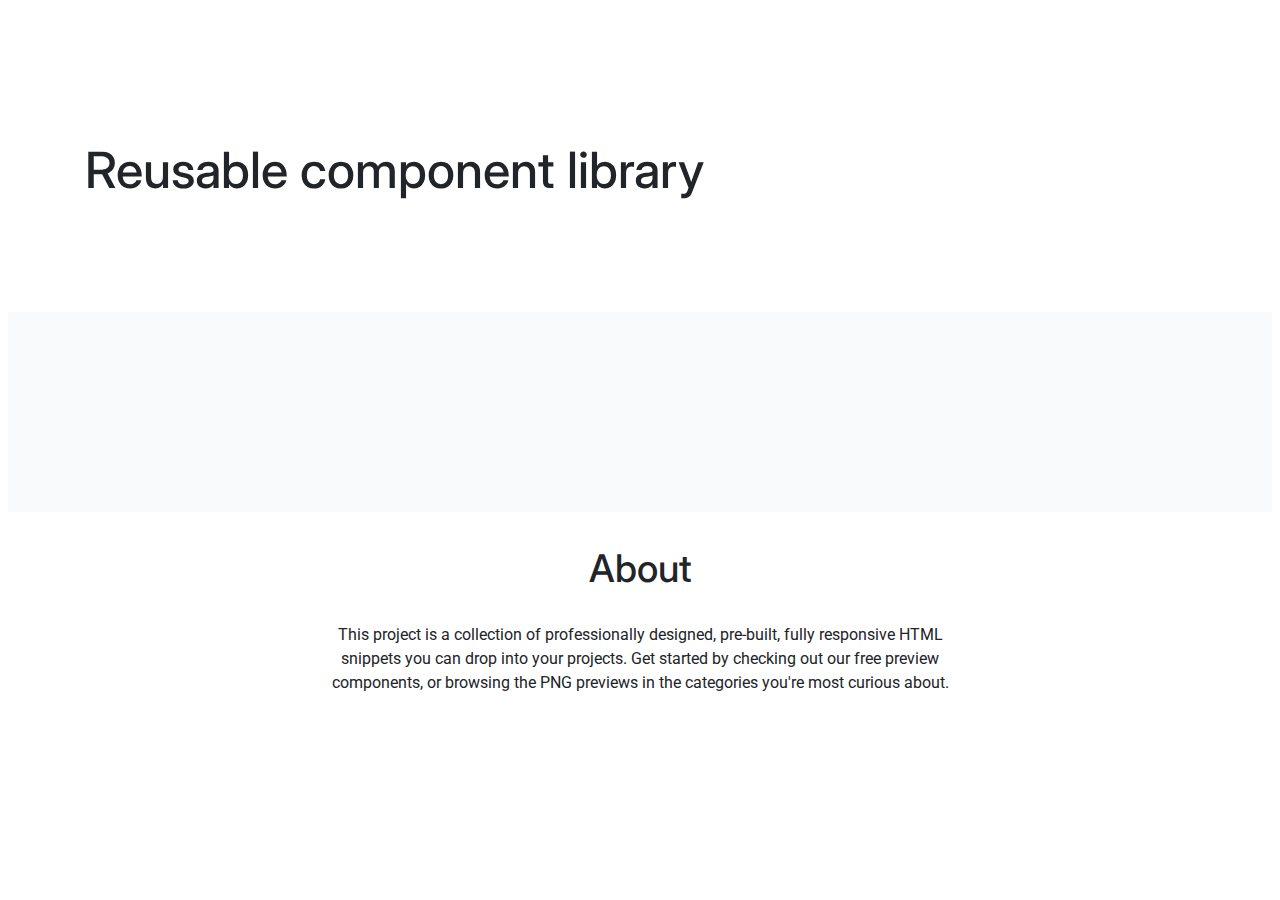
==== index.html @ fb921e89 "del" ====
<!DOCTYPE html>
<!-- Главная страница -->
<html lang="ru">
    <head>
        <link rel="stylesheet" href="./assets/css/main.css">
    </head>
    <body>
        <div class="page">
            <header class="header">
                <div class="container">
                    <h1 class="header__title">Reusable component library</h1>
                </div>
            </header>
            <main class="preview">
                <div class="container">
                    <section>
                        
                    </section>
                </div>
            </main>
            <footer class="footer">
                <div class="container">
                    <h2 class="footer__title">About</h2>
                    <div class="footer__description">
                        <p>This project is a collection of professionally designed, pre-built, fully responsive HTML snippets you can drop into your projects. Get started by checking out our free preview components, or browsing the PNG previews in the categories you're most curious about.</p>
                    </div>
                </div>
            </footer>
        </div>
    </body>
</html>
---- assets/css/main.css ----
@import 'normalize.css';
@import '../fonts/fonts.css';

@import url(../../components/page/page.css);
@import url(../../components/header/header.css);
@import url(../../components/preview/preview.css);
@import url(../../components/footer/footer.css);
@import url(../../components/container/container.css);
@import url(../../03-lection1/01-button/button.css);
@import '../fonts/fonts.css';
@import url(../../03-lection1/01-button/button.css);

:root {
    --white: #ffffff;
    --black: #212429;
    --pink: #F784AD;
    --purple: #7048E8;
    --blue: #4263EB;
    --red: #F03D3E;
    --grey-1: #F8F9FA;
    --grey-2: #DDE2E5;
    --grey-3: #ACB5BD;
    --grey-4: #495057;
    --button-color-primary-hover: #2342C0;
    --button-color-secondary-hover: #5028C6;
    --button-color-alternative-hover: #212429;

    --error: var(--red);
    --success: var(--blue);

    --primary: #4263EB;
    --primary-hover: var(--button-color-primary-hover);

    --secondary: var(--purple);
    --secondary-hover: var(--button-color-secondary-hover);

    --alternative: var(--);
    --alternative-hover: var(--button-color-alternative-hover);
}

 * {
    font-family: 'Roboto', sans-serif;
}
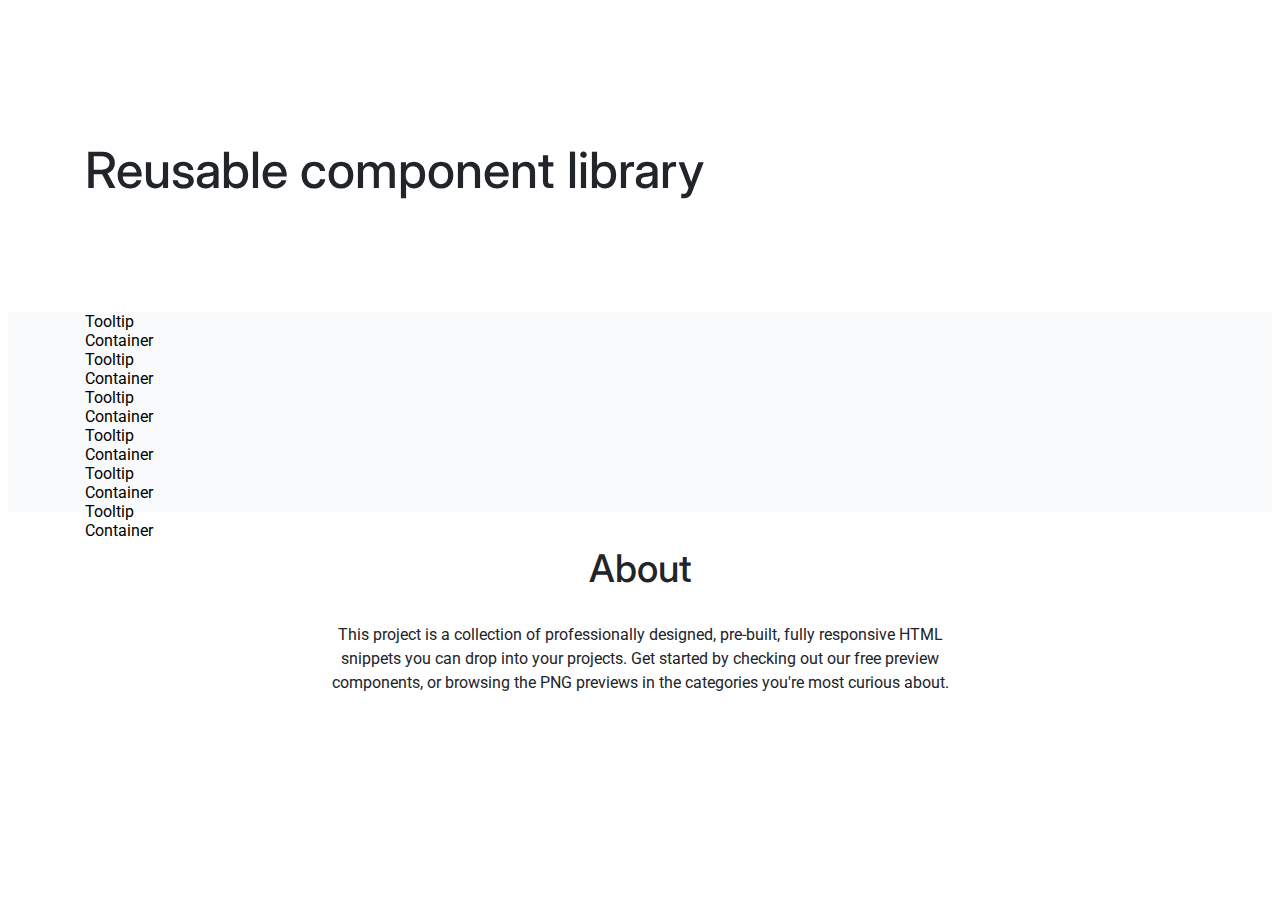
==== commit 70114c77: "1 и 2 карточка pb38px" ====
--- a/index.html
+++ b/index.html
@@ -6,18 +6,62 @@
     </head>
     <body>
         <div class="page">
+
             <header class="header">
                 <div class="container">
                     <h1 class="header__title">Reusable component library</h1>
                 </div>
             </header>
+
             <main class="preview">
                 <div class="container">
-                    <section>
-                        
-                    </section>
+                    <div class="preview__cards">
+                        <div class="card">
+                            <div class="card__placeholder"></div>
+                            <div class="card__name card__name-custom">
+                                <div class="card__name-title">Tooltip</div>
+                                <div class="card__name-subtitle">Container</div>
+                            </div>
+                        </div>
+                        <div class="card">
+                            <div class="card__placeholder"></div>
+                            <div class="card__name">
+                                <div class="card__name-title">Tooltip</div>
+                                <div class="card__name-subtitle">Container</div>
+                            </div>
+                        </div>
+                        <div class="card">
+                            <div class="card__placeholder"></div>
+                            <div class="card__name">
+                                <div class="card__name-title">Tooltip</div>
+                                <div class="card__name-subtitle">Container</div>
+                            </div>
+                        </div>
+                        <div class="card">
+                            <div class="card__placeholder"></div>
+                            <div class="card__name card__name-custom">
+                                <div class="card__name-title">Tooltip</div>
+                                <div class="card__name-subtitle">Container</div>
+                            </div>
+                        </div>
+                        <div class="card">
+                            <div class="card__placeholder"></div>
+                            <div class="card__name">
+                                <div class="card__name-title">Tooltip</div>
+                                <div class="card__name-subtitle">Container</div>
+                            </div>
+                        </div>
+                        <div class="card">
+                            <div class="card__placeholder"></div>
+                            <div class="card__name">
+                                <div class="card__name-title">Tooltip</div>
+                                <div class="card__name-subtitle">Container</div>
+                            </div>
+                        </div>
+                    </div>
                 </div>
             </main>
+
             <footer class="footer">
                 <div class="container">
                     <h2 class="footer__title">About</h2>
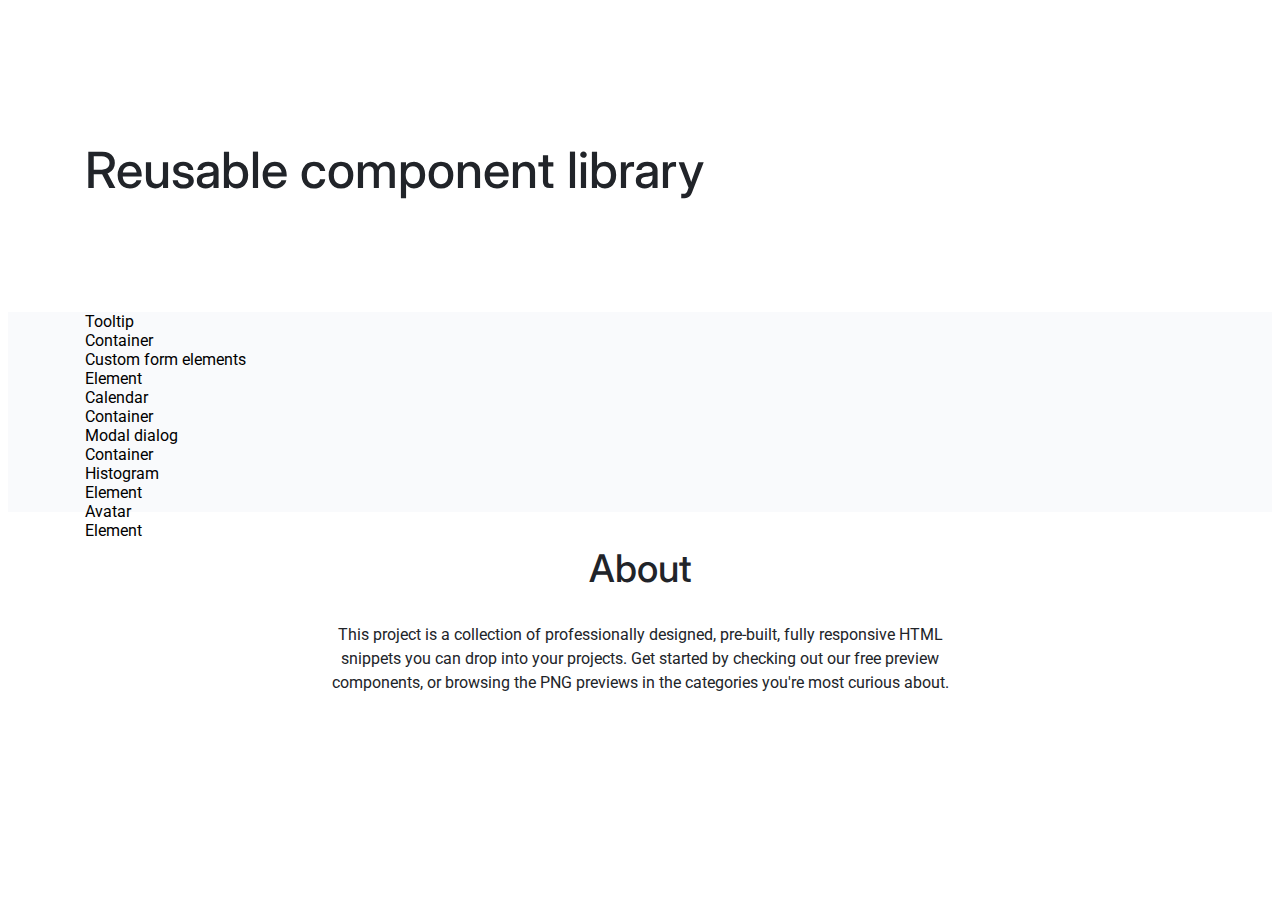
==== commit 9ec9f547: "Вставил названия карточек, Общий лэйаут карточек." ====
--- a/index.html
+++ b/index.html
@@ -16,6 +16,7 @@
             <main class="preview">
                 <div class="container">
                     <div class="preview__cards">
+                        <!-- card Tooltip -->
                         <div class="card">
                             <div class="card__placeholder"></div>
                             <div class="card__name card__name-custom">
@@ -23,39 +24,44 @@
                                 <div class="card__name-subtitle">Container</div>
                             </div>
                         </div>
+                        <!-- card Custom form elements -->
                         <div class="card">
                             <div class="card__placeholder"></div>
                             <div class="card__name">
-                                <div class="card__name-title">Tooltip</div>
+                                <div class="card__name-title">Custom form elements</div>
+                                <div class="card__name-subtitle">Element</div>
+                            </div>
+                        </div>
+                        <!-- card Calendar -->
+                        <div class="card">
+                            <div class="card__placeholder"></div>
+                            <div class="card__name">
+                                <div class="card__name-title">Calendar</div>
                                 <div class="card__name-subtitle">Container</div>
                             </div>
                         </div>
+                        <!-- card Modal dialog -->
+                        <div class="card">
+                            <div class="card__placeholder"></div>
+                            <div class="card__name card__name-custom">
+                                <div class="card__name-title">Modal dialog</div>
+                                <div class="card__name-subtitle">Container</div>
+                            </div>
+                        </div>
+                        <!-- card Histogram -->
                         <div class="card">
                             <div class="card__placeholder"></div>
                             <div class="card__name">
-                                <div class="card__name-title">Tooltip</div>
-                                <div class="card__name-subtitle">Container</div>
+                                <div class="card__name-title">Histogram</div>
+                                <div class="card__name-subtitle">Element</div>
                             </div>
                         </div>
-                        <div class="card">
-                            <div class="card__placeholder"></div>
-                            <div class="card__name card__name-custom">
-                                <div class="card__name-title">Tooltip</div>
-                                <div class="card__name-subtitle">Container</div>
-                            </div>
-                        </div>
+                        <!-- card Avatar -->
                         <div class="card">
                             <div class="card__placeholder"></div>
                             <div class="card__name">
-                                <div class="card__name-title">Tooltip</div>
-                                <div class="card__name-subtitle">Container</div>
-                            </div>
-                        </div>
-                        <div class="card">
-                            <div class="card__placeholder"></div>
-                            <div class="card__name">
-                                <div class="card__name-title">Tooltip</div>
-                                <div class="card__name-subtitle">Container</div>
+                                <div class="card__name-title">Avatar</div>
+                                <div class="card__name-subtitle">Element</div>
                             </div>
                         </div>
                     </div>
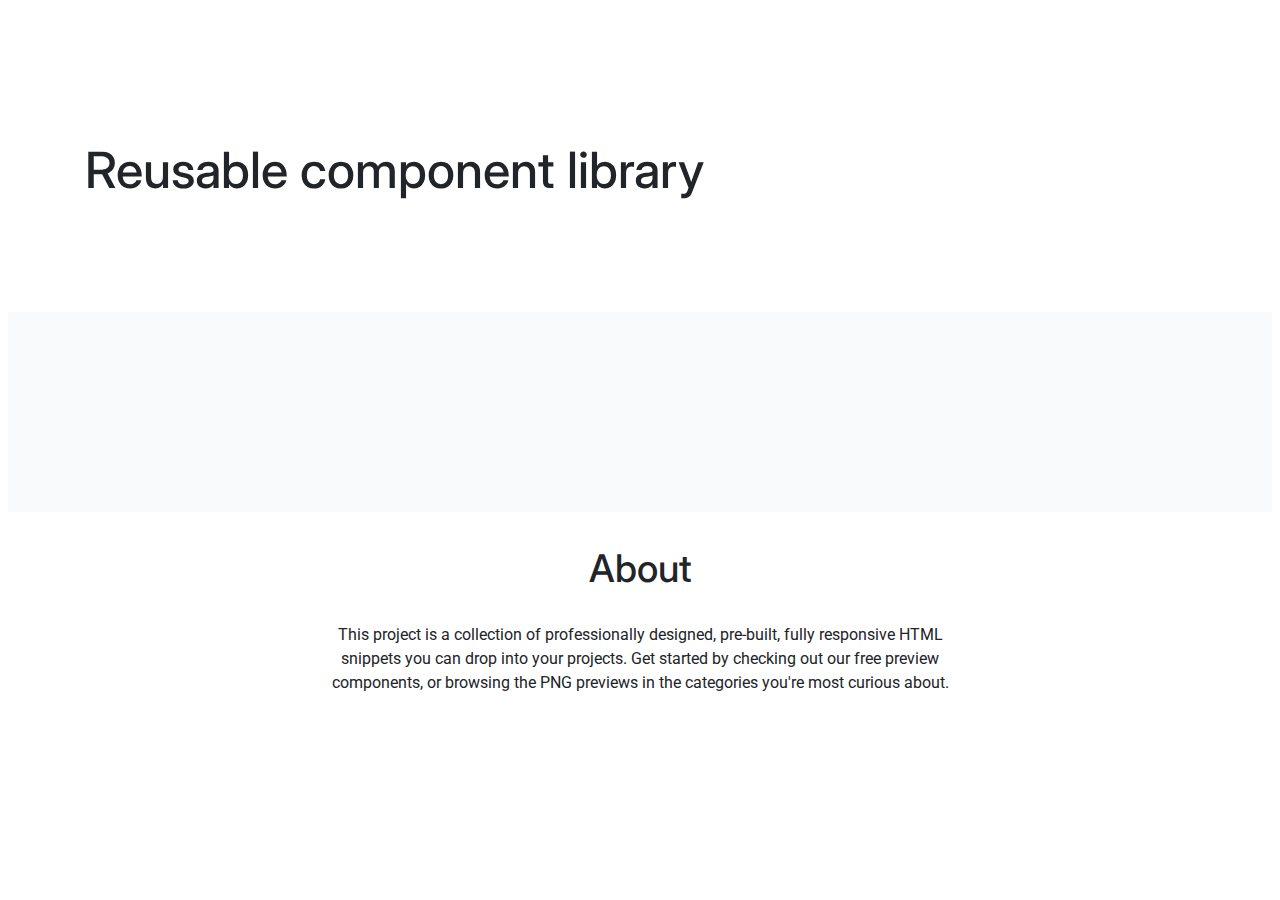
==== commit eacbaef9: "Merge 4d369a4597f74f453600e8f6d5beb3eee98bfa73 into 58b77a10a6e64ca82ce526f6604ab47f394aac96" ====
--- a/index.html
+++ b/index.html
@@ -6,68 +6,16 @@
     </head>
     <body>
         <div class="page">
-
             <header class="header">
                 <div class="container">
                     <h1 class="header__title">Reusable component library</h1>
                 </div>
             </header>
-
             <main class="preview">
                 <div class="container">
-                    <div class="preview__cards">
-                        <!-- card Tooltip -->
-                        <div class="card">
-                            <div class="card__placeholder"></div>
-                            <div class="card__name card__name-custom">
-                                <div class="card__name-title">Tooltip</div>
-                                <div class="card__name-subtitle">Container</div>
-                            </div>
-                        </div>
-                        <!-- card Custom form elements -->
-                        <div class="card">
-                            <div class="card__placeholder"></div>
-                            <div class="card__name">
-                                <div class="card__name-title">Custom form elements</div>
-                                <div class="card__name-subtitle">Element</div>
-                            </div>
-                        </div>
-                        <!-- card Calendar -->
-                        <div class="card">
-                            <div class="card__placeholder"></div>
-                            <div class="card__name">
-                                <div class="card__name-title">Calendar</div>
-                                <div class="card__name-subtitle">Container</div>
-                            </div>
-                        </div>
-                        <!-- card Modal dialog -->
-                        <div class="card">
-                            <div class="card__placeholder"></div>
-                            <div class="card__name card__name-custom">
-                                <div class="card__name-title">Modal dialog</div>
-                                <div class="card__name-subtitle">Container</div>
-                            </div>
-                        </div>
-                        <!-- card Histogram -->
-                        <div class="card">
-                            <div class="card__placeholder"></div>
-                            <div class="card__name">
-                                <div class="card__name-title">Histogram</div>
-                                <div class="card__name-subtitle">Element</div>
-                            </div>
-                        </div>
-                        <!-- card Avatar -->
-                        <div class="card">
-                            <div class="card__placeholder"></div>
-                            <div class="card__name">
-                                <div class="card__name-title">Avatar</div>
-                                <div class="card__name-subtitle">Element</div>
-                            </div>
-                        </div>
-                    </div>
+                    <section></section>
                 </div>
             </main>
-
             <footer class="footer">
                 <div class="container">
                     <h2 class="footer__title">About</h2>
--- a/assets/css/main.css
+++ b/assets/css/main.css
@@ -6,8 +6,6 @@
 @import url(../../components/preview/preview.css);
 @import url(../../components/footer/footer.css);
 @import url(../../components/container/container.css);
-@import url(../../03-lection1/01-button/button.css);
-@import '../fonts/fonts.css';
 @import url(../../03-lection1/01-button/button.css);
 
 :root {
@@ -28,7 +26,7 @@
     --error: var(--red);
     --success: var(--blue);
 
-    --primary: #4263EB;
+    --primary: var(--blue);
     --primary-hover: var(--button-color-primary-hover);
 
     --secondary: var(--purple);
@@ -55,3 +53,4 @@
 
 
 
+
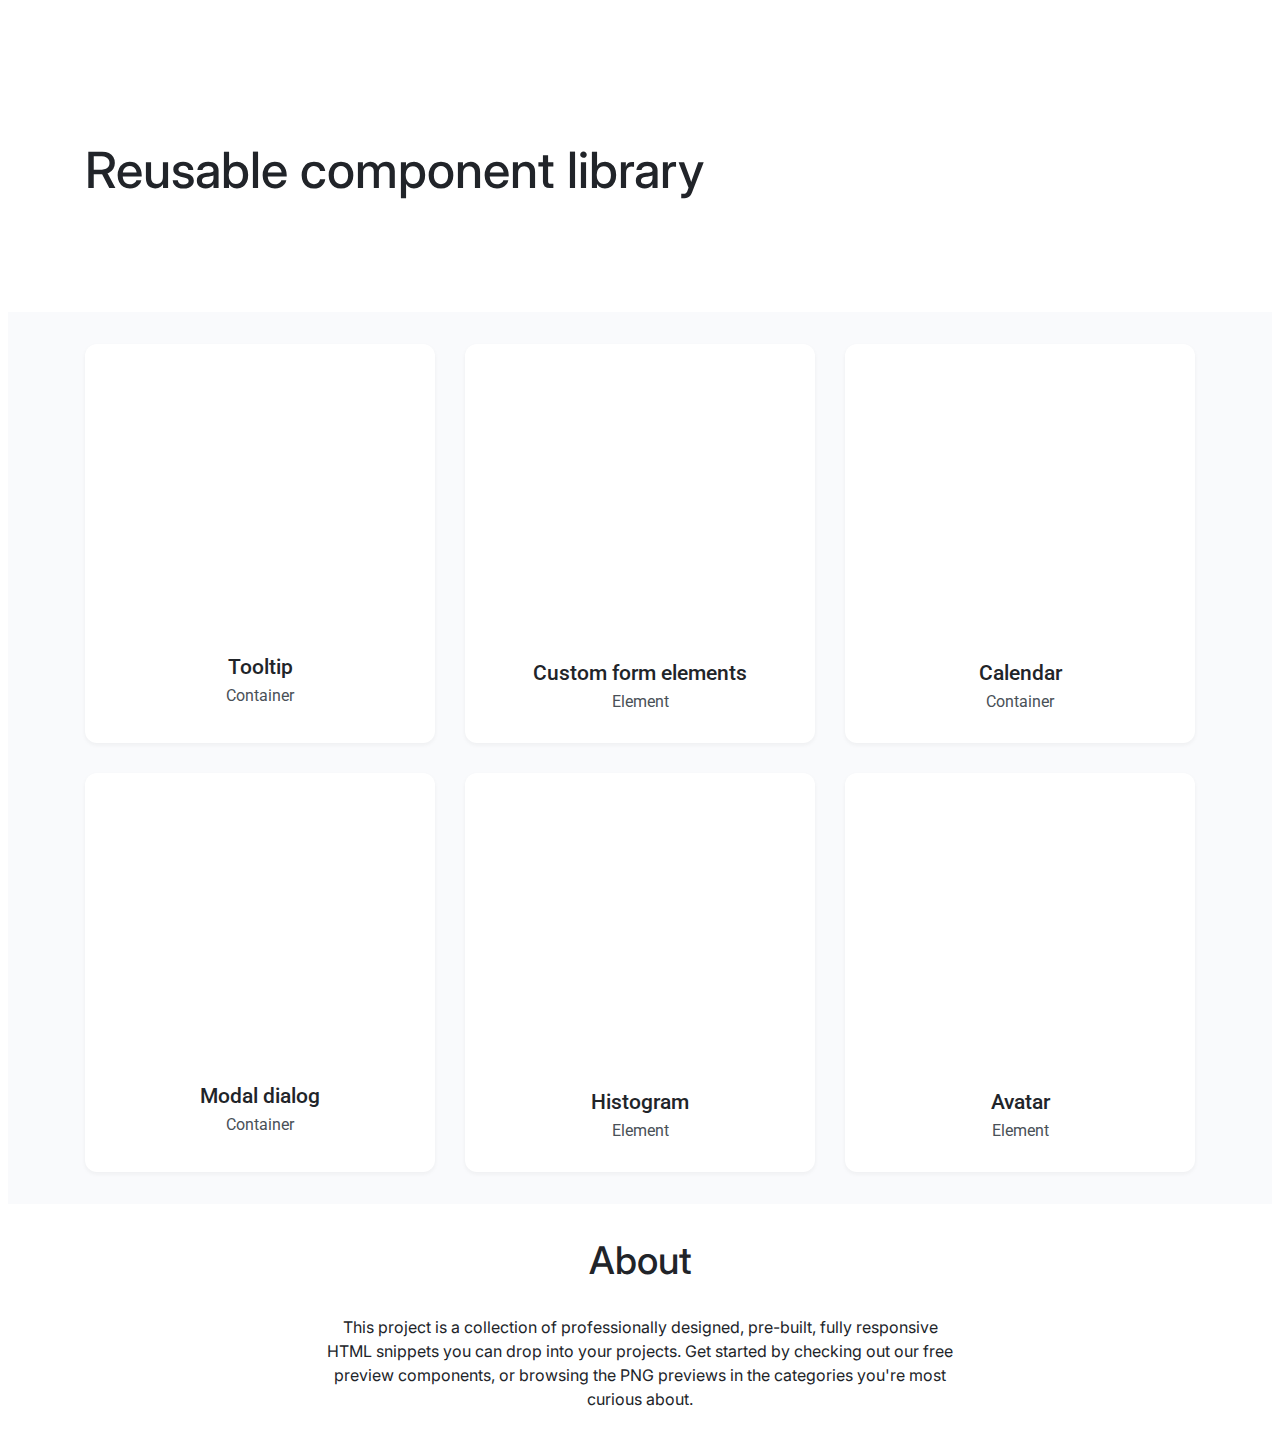
==== commit ad07f677: "Merge a112ab47a21da65689b406322abf9f08d20867ae into 58b77a10a6e64ca82ce526f6604ab47f394aac96" ====
--- a/index.html
+++ b/index.html
@@ -13,7 +13,50 @@
             </header>
             <main class="preview">
                 <div class="container">
-                    <section></section>
+                    <div class="preview__cards">
+                        <section class="card card__custom">
+                            <div class="card__placeholder"></div>
+                            <div class="card__name">
+                                <div class="card__name-title">Tooltip</div>
+                                <div class="card__name-subtitle">Container</div>
+                            </div>
+                        </section>
+                        <section class="card">
+                            <div class="card__placeholder"></div>
+                            <div class="card__name">
+                                <div class="card__name-title">Custom form elements</div>
+                                <div class="card__name-subtitle">Element</div>
+                            </div>
+                        </section>
+                        <section class="card">
+                            <div class="card__placeholder"></div>
+                            <div class="card__name">
+                                <div class="card__name-title">Calendar</div>
+                                <div class="card__name-subtitle">Container</div>
+                            </div>
+                        </section>
+                        <section class="card card__custom">
+                            <div class="card__placeholder"></div>
+                            <div class="card__name">
+                                <div class="card__name-title">Modal dialog</div>
+                                <div class="card__name-subtitle">Container</div>
+                            </div>
+                        </section>
+                        <section class="card">
+                            <div class="card__placeholder"></div>
+                            <div class="card__name">
+                                <div class="card__name-title">Histogram</div>
+                                <div class="card__name-subtitle">Element</div>
+                            </div>
+                        </section>
+                        <section class="card">
+                            <div class="card__placeholder"></div>
+                            <div class="card__name">
+                                <div class="card__name-title">Avatar</div>
+                                <div class="card__name-subtitle">Element</div>
+                            </div>
+                        </section>
+                    </div>
                 </div>
             </main>
             <footer class="footer">
--- a/assets/css/main.css
+++ b/assets/css/main.css
@@ -6,6 +6,9 @@
 @import url(../../components/preview/preview.css);
 @import url(../../components/footer/footer.css);
 @import url(../../components/container/container.css);
+@import url(../../components/card/card.css);
+@import url(../../03-lection1/01-button/button.css);
+@import '../fonts/fonts.css';
 @import url(../../03-lection1/01-button/button.css);
 
 :root {
@@ -26,6 +29,7 @@
     --error: var(--red);
     --success: var(--blue);
 
+    --primary: #4263EB;
     --primary: var(--blue);
     --primary-hover: var(--button-color-primary-hover);
 
@@ -36,7 +40,7 @@
     --alternative-hover: var(--button-color-alternative-hover);
 }
 
- * {
+ body {
     font-family: 'Roboto', sans-serif;
 }
 
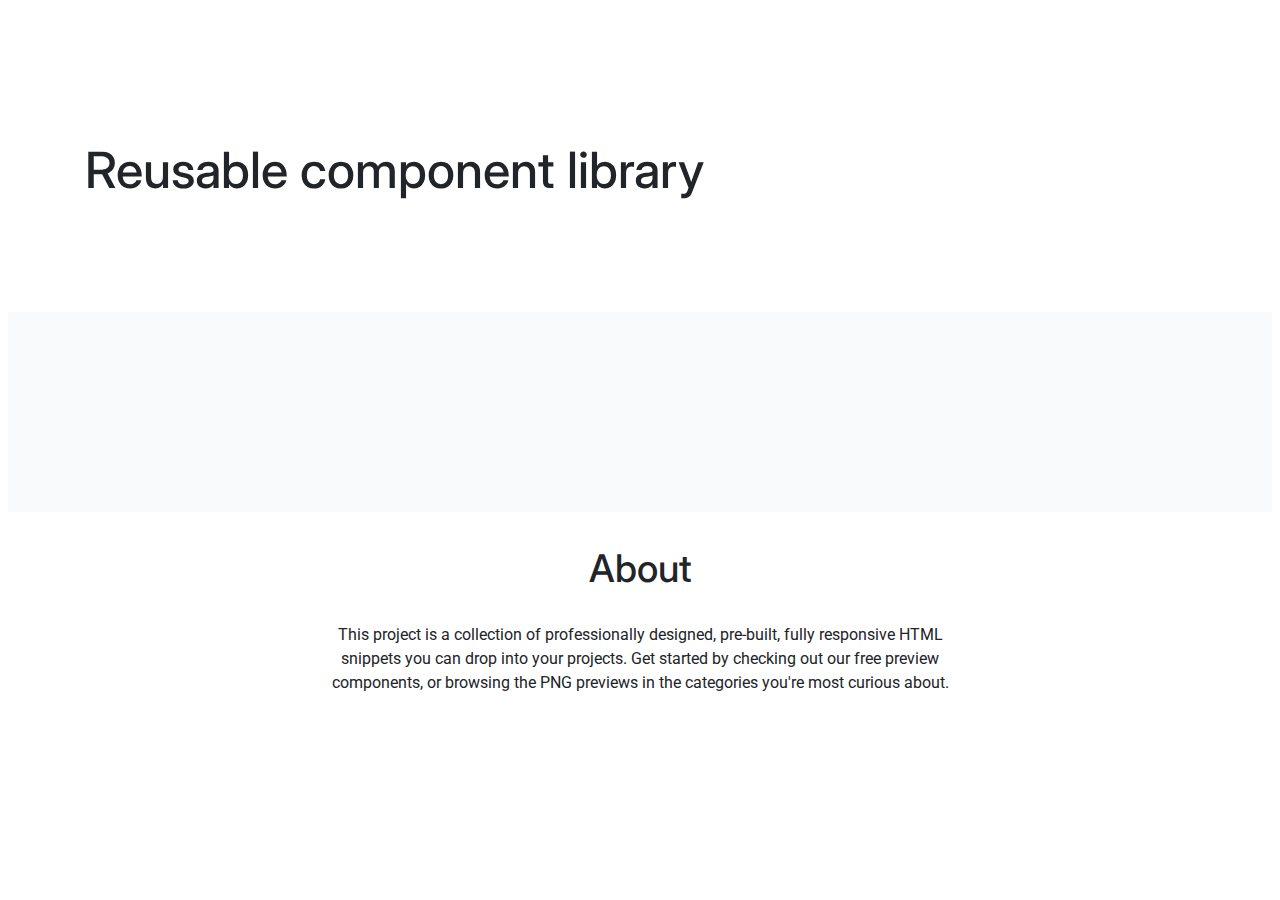
==== commit 8e854b57: "Merge e8b91f1e0e9b2f8f11563c14688fcc78ef725163 into 58b77a10a6e64ca82ce526f6604ab47f394aac96" ====
--- a/index.html
+++ b/index.html
@@ -13,50 +13,7 @@
             </header>
             <main class="preview">
                 <div class="container">
-                    <div class="preview__cards">
-                        <section class="card card__custom">
-                            <div class="card__placeholder"></div>
-                            <div class="card__name">
-                                <div class="card__name-title">Tooltip</div>
-                                <div class="card__name-subtitle">Container</div>
-                            </div>
-                        </section>
-                        <section class="card">
-                            <div class="card__placeholder"></div>
-                            <div class="card__name">
-                                <div class="card__name-title">Custom form elements</div>
-                                <div class="card__name-subtitle">Element</div>
-                            </div>
-                        </section>
-                        <section class="card">
-                            <div class="card__placeholder"></div>
-                            <div class="card__name">
-                                <div class="card__name-title">Calendar</div>
-                                <div class="card__name-subtitle">Container</div>
-                            </div>
-                        </section>
-                        <section class="card card__custom">
-                            <div class="card__placeholder"></div>
-                            <div class="card__name">
-                                <div class="card__name-title">Modal dialog</div>
-                                <div class="card__name-subtitle">Container</div>
-                            </div>
-                        </section>
-                        <section class="card">
-                            <div class="card__placeholder"></div>
-                            <div class="card__name">
-                                <div class="card__name-title">Histogram</div>
-                                <div class="card__name-subtitle">Element</div>
-                            </div>
-                        </section>
-                        <section class="card">
-                            <div class="card__placeholder"></div>
-                            <div class="card__name">
-                                <div class="card__name-title">Avatar</div>
-                                <div class="card__name-subtitle">Element</div>
-                            </div>
-                        </section>
-                    </div>
+                    <section></section>
                 </div>
             </main>
             <footer class="footer">
--- a/assets/css/main.css
+++ b/assets/css/main.css
@@ -6,9 +6,6 @@
 @import url(../../components/preview/preview.css);
 @import url(../../components/footer/footer.css);
 @import url(../../components/container/container.css);
-@import url(../../components/card/card.css);
-@import url(../../03-lection1/01-button/button.css);
-@import '../fonts/fonts.css';
 @import url(../../03-lection1/01-button/button.css);
 
 :root {
@@ -29,7 +26,6 @@
     --error: var(--red);
     --success: var(--blue);
 
-    --primary: #4263EB;
     --primary: var(--blue);
     --primary-hover: var(--button-color-primary-hover);
 
@@ -40,7 +36,7 @@
     --alternative-hover: var(--button-color-alternative-hover);
 }
 
- body {
+ * {
     font-family: 'Roboto', sans-serif;
 }
 
